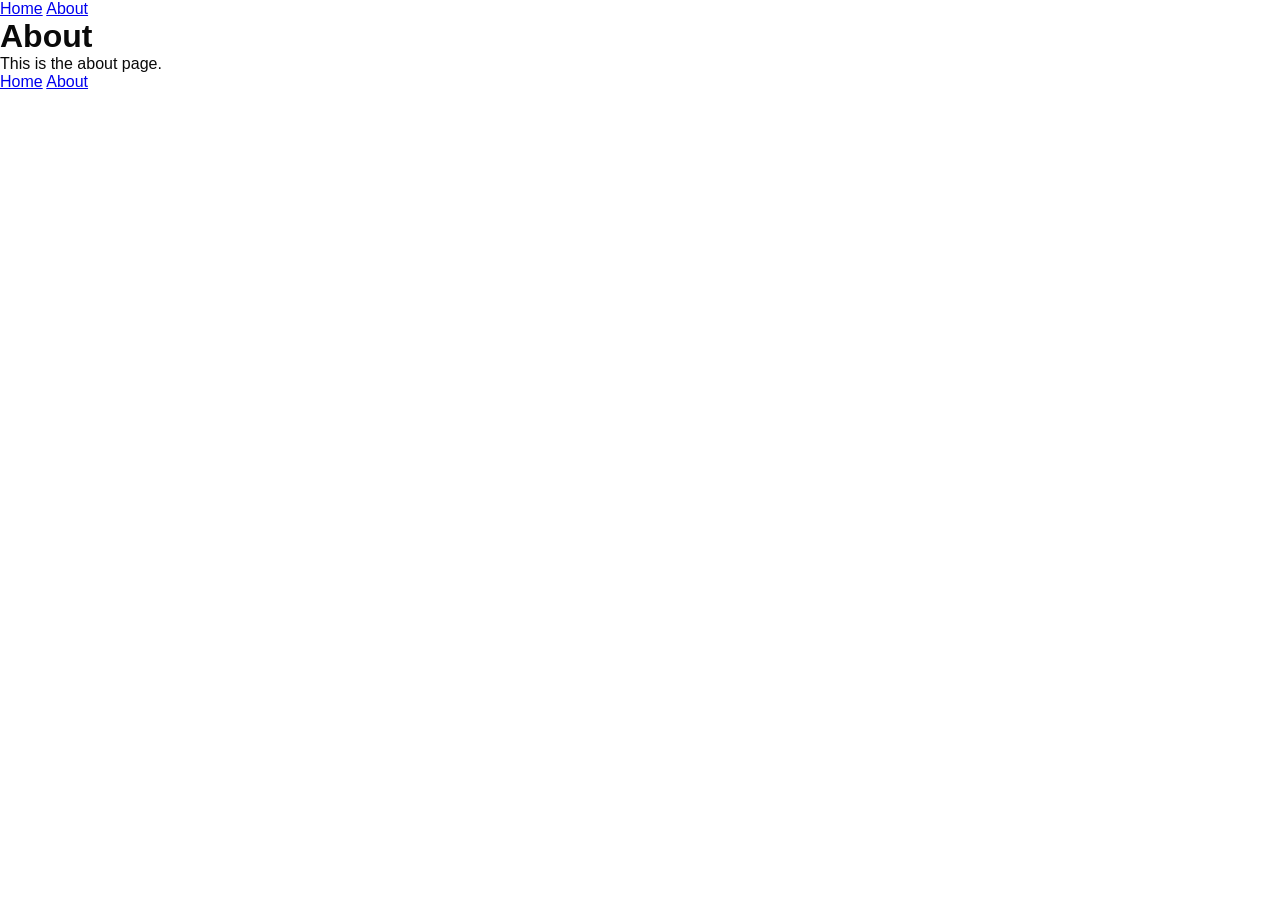
==== about.html @ 900cab23 "Create about.html" ====
<!DOCTYPE html>
<html lang="en">
<head>
  <meta charset="UTF-8">
  <meta name="viewport" content="width=device-width, initial-scale=1.0">
  <title>About</title>
  <link rel="stylesheet" href="style.css">
</head>
<body>
  <nav>
    <a href="index.html">Home</a>
    <a href="about.html">About</a>
  </nav>

  <main>
    <h1>About</h1>
    <p>This is the about page.</p>
  </main>
</body>
</html>
<nav>
  <a href="index.html">Home</a>
  <a href="about.html">About</a>
</nav>
---- style.css ----
* {
  margin: 0;
  padding: 0;
  box-sizing: border-box;
}

:root {
  --pink: #587caf;
  --offwhite: #f3f3f1;
  --black: #050505;
  --text: #0a0a0a;
  --line: rgba(255, 255, 255, 0.32);
}

html {
  scroll-behavior: smooth;
}

body {
  font-family: "Inter", sans-serif;
  background: #ffffff;
  color: var(--text);
}

img {
  display: block;
  width: 100%;
  height: 100%;
  object-fit: cover;
}

/* PAGE WIDTH */
.page {
  max-width: 1500px;
  margin: 0 auto;
}

/* HERO */
.hero {
  background: var(--pink);
  padding: 14px 18px 20px;
}

.topbar {
  display: grid;
  grid-template-columns: 1fr auto auto;
  align-items: center;
  gap: 18px;
  margin-bottom: 34px;
}

.site-name {
  font-size: 12px;
  font-weight: 500;
  letter-spacing: -0.01em;
}

.nav {
  display: flex;
  gap: 14px;
  align-items: center;
  justify-content: center;
}

.nav a {
  font-size: 12px;
  color: var(--text);
  text-decoration: none;
  position: relative;
}

.nav a.active::after,
.nav a:hover::after {
  content: "";
  position: absolute;
  left: 0;
  bottom: -2px;
  width: 100%;
  height: 1px;
  background: #000;
}

.socials {
  display: flex;
  align-items: center;
  gap: 6px;
}

.socials span {
  width: 24px;
  height: 24px;
  border-radius: 50%;
  background: #000;
  color: #fff;
  font-size: 9px;
  font-weight: 600;
  display: flex;
  align-items: center;
  justify-content: center;
}

.hero-inner {
  min-height: 305px;
  display: flex;
  justify-content: space-between;
  align-items: flex-start;
}

.hero-copy h1 {
  font-size: clamp(64px, 8vw, 112px);
  line-height: 0.9;
  letter-spacing: -0.07em;
  font-weight: 900;
  margin-top: 6px;
  margin-bottom: 26px;
}

.hero-copy p {
  font-size: 18px;
  line-height: 1.08;
  font-weight: 500;
}

.hero-cta {
  align-self: flex-end;
  padding-bottom: 24px;
}

/* BUTTON */
.pill-btn {
  display: inline-flex;
  align-items: center;
  justify-content: center;
  min-width: 122px;
  height: 38px;
  padding: 0 18px;
  border: 1.5px solid rgba(0, 0, 0, 0.55);
  border-radius: 999px;
  background: transparent;
  color: #111;
  font-size: 11px;
  font-weight: 600;
  text-decoration: none;
  transition: all 0.25s ease;
}

.pill-btn:hover {
  background: #000;
  color: #fff;
  transform: translateY(-1px);
}

.pill-btn.light {
  border-color: rgba(0, 0, 0, 0.45);
}

.pill-btn.dark-outline {
  color: #f6d2dd;
  border-color: rgba(255, 255, 255, 0.35);
}

.pill-btn.dark-outline:hover {
  background: #fff;
  color: #000;
}

/* STRIP */
.service-strip {
  background: #f7f3f2;
  text-align: center;
  padding: 14px 20px;
}

.service-strip p {
  font-size: 15px;
  font-weight: 500;
  letter-spacing: -0.02em;
}

/* WORK */
.work {
  background: var(--offwhite);
  padding: 28px 18px 26px;
}

.section-head {
  display: flex;
  justify-content: space-between;
  align-items: flex-start;
  margin-bottom: 24px;
}

.section-copy h2 {
  font-size: clamp(58px, 8vw, 104px);
  line-height: 0.89;
  letter-spacing: -0.07em;
  font-weight: 900;
  margin-bottom: 28px;
}

.section-copy p {
  font-size: 17px;
  line-height: 1.08;
  font-weight: 500;
}

.section-cta {
  align-self: center;
  margin-top: 12px;
}

.work-grid {
  display: grid;
  grid-template-columns: repeat(3, 1fr);
  gap: 18px;
  margin-top: 28px;
}

.work-card {
  display: flex;
  flex-direction: column;
}

.work-image {
  width: 100%;
  aspect-ratio: 1.13 / 0.82;
  overflow: hidden;
  background: #ddd;
  margin-bottom: 10px;
}

.work-image.pink-bg {
  background: #efbfd0;
}

.work-card h3 {
  font-size: 16px;
  font-weight: 500;
  margin-bottom: 10px;
  letter-spacing: -0.02em;
}

.small-link {
  width: fit-content;
  font-size: 12px;
  font-weight: 500;
  color: #111;
  text-decoration: none;
  border-bottom: 1px solid #111;
  padding-bottom: 1px;
}

.small-link:hover {
  opacity: 0.65;
}

/* METHOD */
.method {
  background: var(--black);
  color: #fff;
  padding: 26px 18px 22px;
}

.method-head .section-copy h2 {
  color: var(--pink);
  margin-bottom: 26px;
}

.method-head .section-copy p {
  color: #fff;
}

.method-list {
  margin-top: 36px;
}

.method-row {
  min-height: 48px;
  border-top: 1px solid var(--line);
  display: flex;
  align-items: center;
  justify-content: space-between;
  color: #fff;
}

.method-row:last-child {
  border-bottom: 1px solid var(--line);
}

.method-row span:first-child {
  font-size: 15px;
  font-weight: 400;
}

.method-row span:last-child {
  font-size: 30px;
  line-height: 1;
  color: #f1c8d4;
  font-weight: 300;
}

/* RESPONSIVE */
@media (max-width: 900px) {
  .topbar {
    grid-template-columns: 1fr;
    justify-items: center;
    text-align: center;
  }

  .hero-inner,
  .section-head {
    flex-direction: column;
    gap: 24px;
  }

  .hero-cta,
  .section-cta {
    align-self: flex-start;
    margin-top: 0;
    padding-bottom: 0;
  }

  .work-grid {
    grid-template-columns: 1fr;
  }
}

@media (max-width: 560px) {
  .hero-copy h1,
  .section-copy h2 {
    font-size: 56px;
  }

  .nav {
    flex-wrap: wrap;
  }

  .service-strip p {
    font-size: 13px;
    line-height: 1.4;
  }

  .section-copy p,
  .hero-copy p {
    font-size: 15px;
  }
}
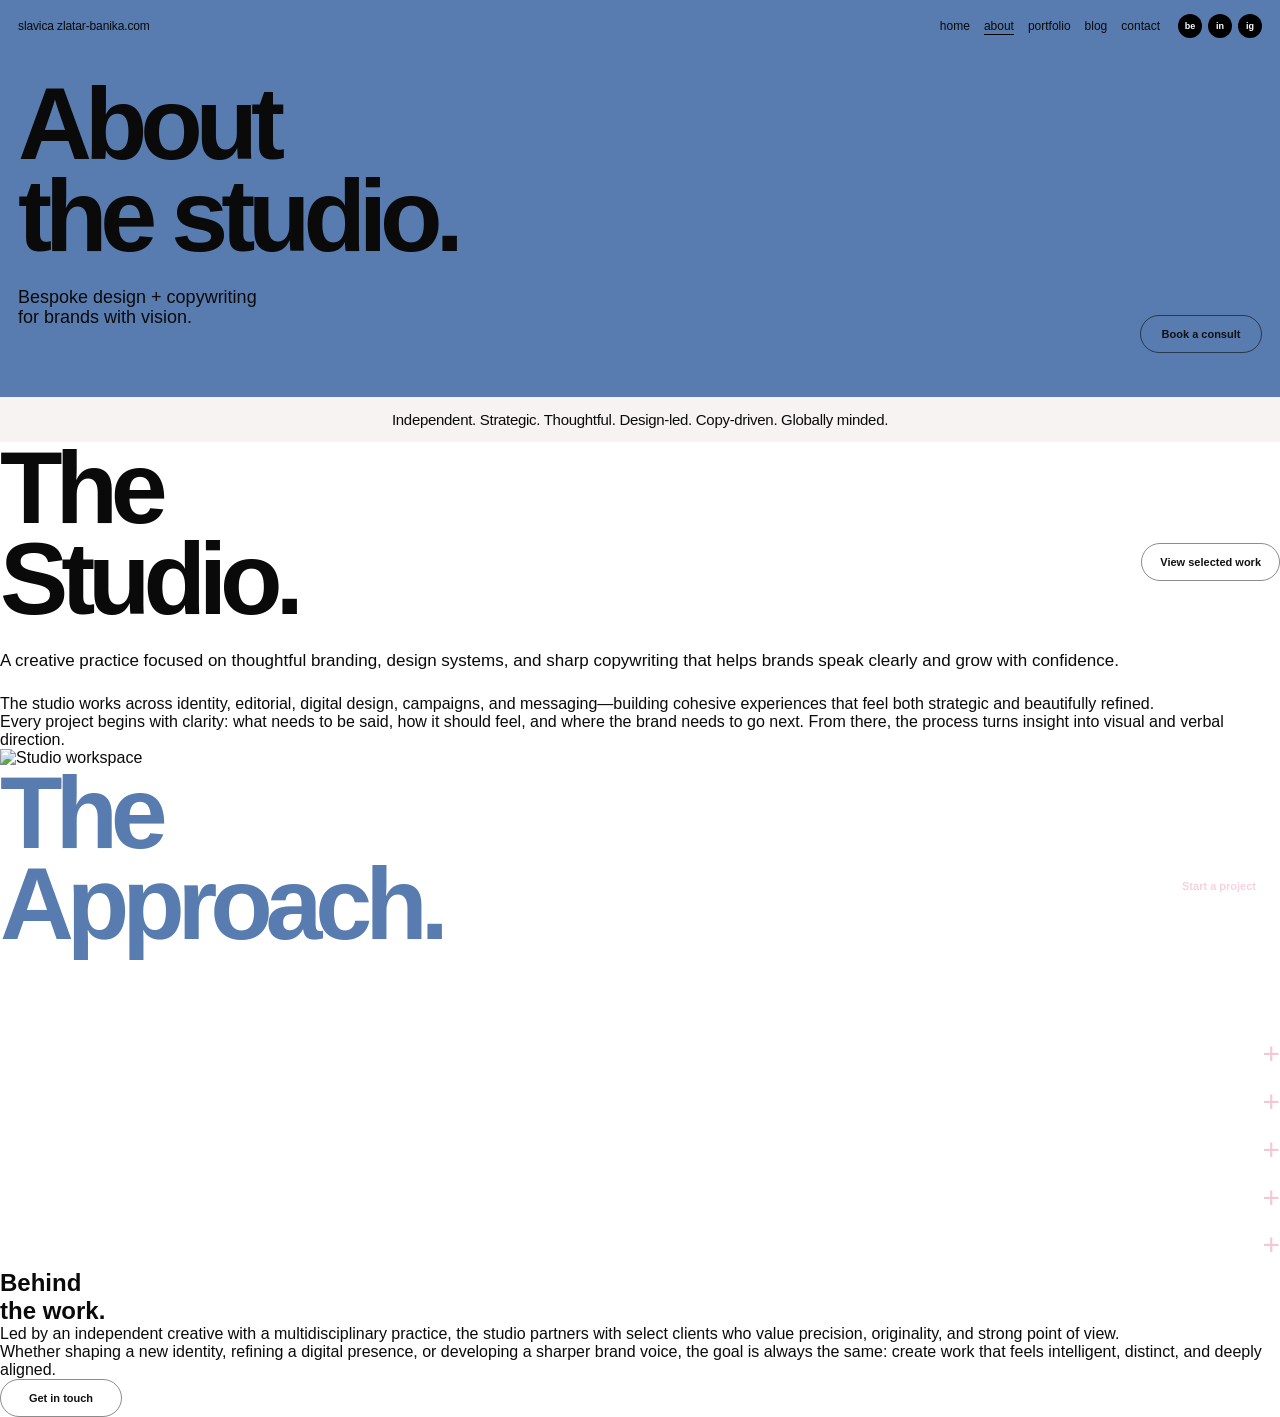
==== commit 83ddbc36: "Update about.html" ====
--- a/about.html
+++ b/about.html
@@ -1,24 +1,156 @@
 <!DOCTYPE html>
 <html lang="en">
 <head>
-  <meta charset="UTF-8">
-  <meta name="viewport" content="width=device-width, initial-scale=1.0">
-  <title>About</title>
-  <link rel="stylesheet" href="style.css">
+  <meta charset="UTF-8" />
+  <meta name="viewport" content="width=device-width, initial-scale=1.0" />
+  <title>About | Strategic Creative</title>
+  <link rel="preconnect" href="https://fonts.googleapis.com">
+  <link rel="preconnect" href="https://fonts.gstatic.com" crossorigin>
+  <link href="https://fonts.googleapis.com/css2?family=Inter:wght@400;500;600;700;800;900&display=swap" rel="stylesheet">
+  <link rel="stylesheet" href="style.css" />
 </head>
 <body>
-  <nav>
-    <a href="index.html">Home</a>
-    <a href="about.html">About</a>
-  </nav>
+  <div class="page">
 
-  <main>
-    <h1>About</h1>
-    <p>This is the about page.</p>
-  </main>
+    <section class="hero about-hero">
+      <div class="topbar">
+        <div class="site-name">slavica zlatar-banika.com</div>
+
+        <nav class="nav">
+          <a href="index.html">home</a>
+          <a href="about.html" class="active">about</a>
+          <a href="#">portfolio</a>
+          <a href="#">blog</a>
+          <a href="#">contact</a>
+        </nav>
+
+        <div class="socials">
+          <span>be</span>
+          <span>in</span>
+          <span>ig</span>
+        </div>
+      </div>
+
+      <div class="hero-inner about-hero-inner">
+        <div class="hero-copy">
+          <h1>About<br>the studio.</h1>
+          <p>Bespoke design + copywriting<br>for brands with vision.</p>
+        </div>
+
+        <div class="hero-cta">
+          <a href="#" class="pill-btn">Book a consult</a>
+        </div>
+      </div>
+    </section>
+
+    <section class="service-strip">
+      <p>Independent. Strategic. Thoughtful. Design-led. Copy-driven. Globally minded.</p>
+    </section>
+
+    <section class="about-intro">
+      <div class="section-head about-intro-head">
+        <div class="section-copy">
+          <h2>The<br>Studio.</h2>
+          <p>
+            A creative practice focused on thoughtful branding,
+            design systems, and sharp copywriting that helps brands
+            speak clearly and grow with confidence.
+          </p>
+        </div>
+
+        <div class="section-cta">
+          <a href="#" class="pill-btn light">View selected work</a>
+        </div>
+      </div>
+
+      <div class="about-columns">
+        <div class="about-text-block">
+          <p>
+            The studio works across identity, editorial, digital design,
+            campaigns, and messaging—building cohesive experiences that
+            feel both strategic and beautifully refined.
+          </p>
+        </div>
+
+        <div class="about-text-block">
+          <p>
+            Every project begins with clarity: what needs to be said,
+            how it should feel, and where the brand needs to go next.
+            From there, the process turns insight into visual and verbal direction.
+          </p>
+        </div>
+      </div>
+    </section>
+
+    <section class="about-image-section">
+      <div class="about-large-image">
+        <img src="https://images.unsplash.com/photo-1524758631624-e2822e304c36?auto=format&fit=crop&w=1600&q=80" alt="Studio workspace">
+      </div>
+    </section>
+
+    <section class="about-values">
+      <div class="section-head method-head">
+        <div class="section-copy">
+          <h2>The<br>Approach.</h2>
+          <p>
+            Strategic thinking, refined aesthetics, and words that
+            carry weight—brought together in a focused creative process.
+          </p>
+        </div>
+
+        <div class="section-cta">
+          <a href="#" class="pill-btn dark-outline">Start a project</a>
+        </div>
+      </div>
+
+      <div class="method-list">
+        <div class="method-row">
+          <span>Clarity first.</span>
+          <span>+</span>
+        </div>
+        <div class="method-row">
+          <span>Design with intent.</span>
+          <span>+</span>
+        </div>
+        <div class="method-row">
+          <span>Words matter.</span>
+          <span>+</span>
+        </div>
+        <div class="method-row">
+          <span>Small studio, global mindset.</span>
+          <span>+</span>
+        </div>
+        <div class="method-row">
+          <span>Built for lasting brands.</span>
+          <span>+</span>
+        </div>
+      </div>
+    </section>
+
+    <section class="about-bio">
+      <div class="about-bio-grid">
+        <div class="about-bio-copy">
+          <h2>Behind<br>the work.</h2>
+        </div>
+
+        <div class="about-bio-text">
+          <p>
+            Led by an independent creative with a multidisciplinary practice,
+            the studio partners with select clients who value precision,
+            originality, and strong point of view.
+          </p>
+
+          <p>
+            Whether shaping a new identity, refining a digital presence,
+            or developing a sharper brand voice, the goal is always the same:
+            create work that feels intelligent, distinct, and deeply aligned.
+          </p>
+
+          <a href="#" class="pill-btn light">Get in touch</a>
+        </div>
+      </div>
+    </section>
+
+  </div>
 </body>
 </html>
-<nav>
-  <a href="index.html">Home</a>
-  <a href="about.html">About</a>
-</nav>
